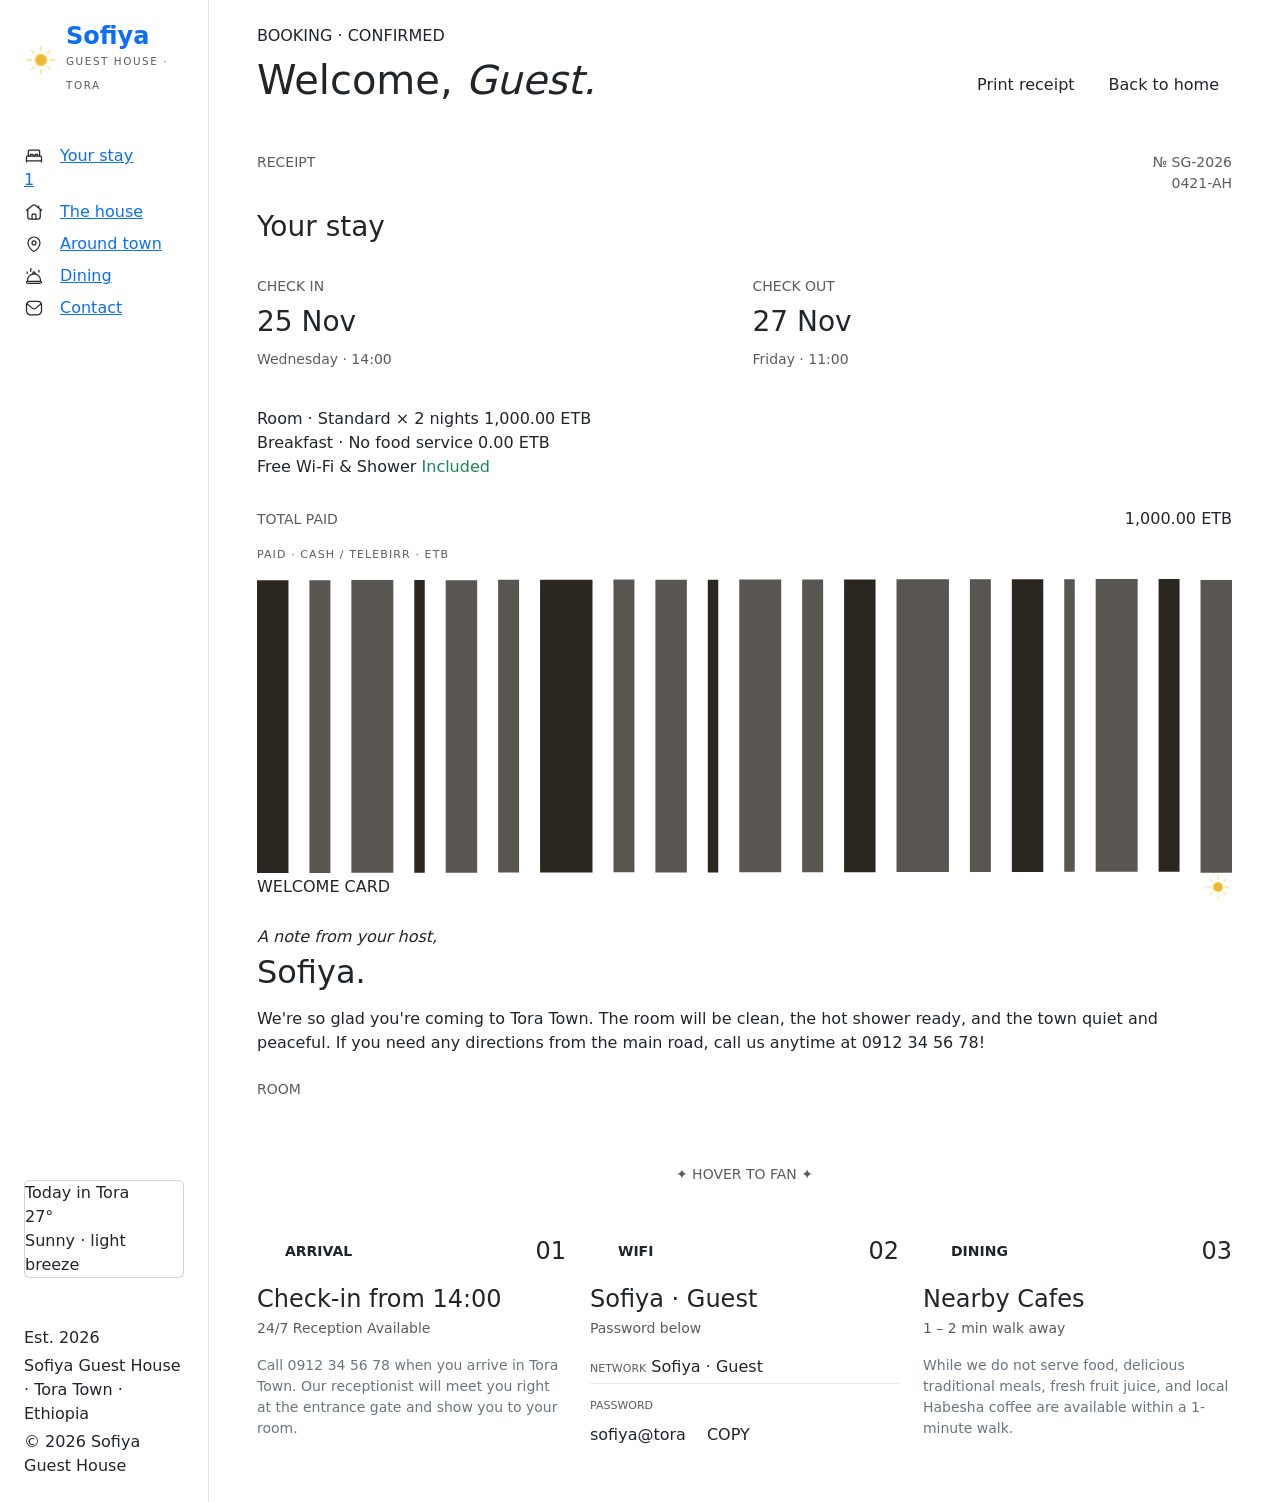
==== confirmation.html @ bda65d14 "Add sofiya_guest_house project files" ====
<!DOCTYPE html>
<html lang="en">
<head>
  <meta charset="UTF-8">
  <meta name="viewport" content="width=device-width, initial-scale=1.0">

  <link rel="icon" type="image/png" sizes="32x32" href="./assets/images/favicon-32x32.png">
  <title>Sofiya Guest House | Booking Confirmation</title>

  <!-- Google Fonts: Fraunces, DM Sans, DM Mono -->
  <link rel="preconnect" href="https://fonts.googleapis.com">
  <link rel="preconnect" href="https://fonts.gstatic.com" crossorigin>
  <link href="https://fonts.googleapis.com/css2?family=DM+Mono:wght@400;500&family=DM+Sans:ital,opsz,wght@0,9..40,400..700;1,9..40,400..700&family=Fraunces:ital,opsz,wght@0,9..144,400;0,9..144,600;1,9..144,400;1,9..144,600&display=swap" rel="stylesheet">

  <!-- Bootstrap 5 CSS CDN -->
  <link href="https://cdn.jsdelivr.net/npm/bootstrap@5.3.3/dist/css/bootstrap.min.css" rel="stylesheet">

  <!-- Exact Confirmation Stylesheet (Matching Maison Soleil Design System) -->
  <link rel="stylesheet" href="confirmation-style.css">
</head>
<body>

  <!-- ==========================================
       APP LAYOUT WRAPPER (Sidebar + Main Content)
       ========================================== -->
  <div class="app-layout d-flex min-vh-100">

    <!-- ==========================================
         1. DESKTOP PERMANENT SIDEBAR (Visible on Desktop >= 992px)
         ========================================== -->
    <aside class="desktop-sidebar d-none d-lg-flex flex-column justify-content-between p-4 border-end">
      <!-- Top Group: Logo & Nav Links -->
      <div>
        <!-- Brand Logo -->
        <a href="index.html" class="d-inline-flex align-items-center gap-2 text-decoration-none mb-5">
          <img src="./assets/images/icon-sun.svg" alt="Sun" width="34" height="34">
          <div>
            <span class="font-serif fw-bold fs-4 text-terracotta d-block lh-1">Sofiya</span>
            <small class="font-mono text-uppercase text-muted" style="font-size: 0.65rem; letter-spacing: 0.15em;">Guest House · Tora</small>
          </div>
        </a>

        <!-- Guest Navigation Links -->
        <nav class="d-flex flex-column gap-2">
          <a href="#" class="nav-menu-link active">
            <div class="d-flex align-items-center gap-3">
              <img src="./assets/images/icon-bed.svg" alt="Bed" width="20" height="20">
              <span>Your stay</span>
            </div>
            <span class="nav-badge-notification">1</span>
          </a>

          <a href="index.html#about" class="nav-menu-link">
            <div class="d-flex align-items-center gap-3">
              <img src="./assets/images/icon-house.svg" alt="House" width="20" height="20">
              <span>The house</span>
            </div>
          </a>

          <a href="index.html#contact" class="nav-menu-link">
            <div class="d-flex align-items-center gap-3">
              <img src="./assets/images/icon-pin.svg" alt="Pin" width="20" height="20">
              <span>Around town</span>
            </div>
          </a>

          <a href="index.html#amenities" class="nav-menu-link">
            <div class="d-flex align-items-center gap-3">
              <img src="./assets/images/icon-breakfast-outline.svg" alt="Dining" width="20" height="20">
              <span>Dining</span>
            </div>
          </a>

          <a href="tel:+251912345678" class="nav-menu-link">
            <div class="d-flex align-items-center gap-3">
              <img src="./assets/images/icon-mail.svg" alt="Messages" width="20" height="20">
              <span>Contact</span>
            </div>
          </a>
        </nav>
      </div>

      <!-- Bottom Group: Weather Card & Footer -->
      <div class="d-flex flex-column gap-4 pt-4">
        <!-- Weather Card: Today in Tora -->
        <div class="card card-weather">
          <div class="weather-location-label">Today in Tora</div>
          <div class="weather-temp">27°</div>
          <div class="weather-desc">Sunny · light breeze</div>
          <!-- Golden Glowing Sun Sphere -->
          <div class="weather-sun-sphere"></div>
        </div>

        <!-- Dotted Divider -->
        <div class="menu-divider-dotted"></div>

        <!-- Hotel Location & Copyright -->
        <div class="menu-footer-text">
          <div class="mb-1">Est. 2026</div>
          <div class="mb-1">Sofiya Guest House · Tora Town · Ethiopia</div>
          <div>© 2026 Sofiya Guest House</div>
        </div>
      </div>
    </aside>

    <!-- ==========================================
         2. MAIN CONTENT WRAPPER
         ========================================== -->
    <div class="main-content-wrapper flex-grow-1 overflow-x-hidden">

      <!-- Mobile Header (Visible ONLY on Mobile < 992px) -->
      <header class="mobile-header d-flex d-lg-none justify-content-between align-items-center px-3 px-sm-4 py-3">
        <a href="index.html" class="d-inline-flex align-items-center gap-2 text-decoration-none">
          <img src="./assets/images/icon-sun.svg" alt="Sun" width="28" height="28">
          <div>
            <span class="font-serif fw-bold fs-5 text-terracotta d-block lh-1">Sofiya</span>
            <small class="font-mono text-uppercase text-muted" style="font-size: 0.6rem; letter-spacing: 0.1em;">Guest House</small>
          </div>
        </a>
        <button class="btn btn-menu-toggle" type="button" data-bs-toggle="offcanvas" data-bs-target="#mobileMenu" aria-controls="mobileMenu" aria-label="Open menu">
          <img src="./assets/images/icon-menu.svg" alt="Menu" width="20" height="20">
        </button>
      </header>

      <!-- Mobile Offcanvas Drawer Menu -->
      <div class="offcanvas offcanvas-start offcanvas-mobile-menu d-lg-none" tabindex="-1" id="mobileMenu" aria-labelledby="mobileMenuLabel">
        <div class="offcanvas-header d-flex justify-content-between align-items-center px-4 py-3 border-bottom border-light-subtle">
          <a href="index.html" class="d-inline-flex align-items-center gap-2 text-decoration-none">
            <img src="./assets/images/icon-sun.svg" alt="Sun" width="28" height="28">
            <div>
              <span class="font-serif fw-bold fs-5 text-terracotta d-block lh-1">Sofiya</span>
              <small class="font-mono text-uppercase text-muted" style="font-size: 0.6rem; letter-spacing: 0.1em;">Guest House</small>
            </div>
          </a>
          <button type="button" class="btn btn-menu-toggle" data-bs-dismiss="offcanvas" aria-label="Close menu">
            <img src="./assets/images/icon-close.svg" alt="Close menu" width="20" height="20">
          </button>
        </div>
        <div class="offcanvas-body d-flex flex-column justify-content-between px-4 py-4">
          <nav class="d-flex flex-column gap-2 mb-4">
            <a href="#" class="nav-menu-link active">
              <div class="d-flex align-items-center gap-3">
                <img src="./assets/images/icon-bed.svg" alt="Bed" width="20" height="20">
                <span>Your stay</span>
              </div>
              <span class="nav-badge-notification">1</span>
            </a>
            <a href="index.html#about" class="nav-menu-link">
              <div class="d-flex align-items-center gap-3">
                <img src="./assets/images/icon-house.svg" alt="House" width="20" height="20">
                <span>The house</span>
              </div>
            </a>
            <a href="index.html#contact" class="nav-menu-link">
              <div class="d-flex align-items-center gap-3">
                <img src="./assets/images/icon-pin.svg" alt="Pin" width="20" height="20">
                <span>Around town</span>
              </div>
            </a>
            <a href="index.html#amenities" class="nav-menu-link">
              <div class="d-flex align-items-center gap-3">
                <img src="./assets/images/icon-breakfast-outline.svg" alt="Dining" width="20" height="20">
                <span>Dining</span>
              </div>
            </a>
            <a href="tel:+251912345678" class="nav-menu-link">
              <div class="d-flex align-items-center gap-3">
                <img src="./assets/images/icon-mail.svg" alt="Messages" width="20" height="20">
                <span>Contact</span>
              </div>
            </a>
          </nav>
          <div class="d-flex flex-column gap-4">
            <div class="card card-weather">
              <div class="weather-location-label">Today in Tora</div>
              <div class="weather-temp">27°</div>
              <div class="weather-desc">Sunny · light breeze</div>
              <div class="weather-sun-sphere"></div>
            </div>
            <div class="menu-divider-dotted"></div>
            <div class="menu-footer-text">
              <div class="mb-1">Est. 2026</div>
              <div class="mb-1">Sofiya Guest House · Tora Town · Ethiopia</div>
              <div>© 2026 Sofiya Guest House</div>
            </div>
          </div>
        </div>
      </div>

      <!-- Main Content Body -->
      <main class="main-container px-3 px-sm-4 px-lg-5 py-3 py-lg-4">

        <!-- 1. Header Row (Title on Left, Action Buttons on Right) -->
        <div class="d-flex flex-column flex-lg-row justify-content-between align-items-lg-end mb-4 mb-lg-5 gap-3">
          <div>
            <p class="font-mono text-uppercase tracking-wider mb-2">Booking · Confirmed</p>
            <h1 class="booking-title font-serif mb-0">
              Welcome, <span class="fst-italic text-terracotta" id="confGuestGreeting">Lucia.</span>
            </h1>
          </div>
          <div class="d-flex gap-2">
            <button type="button" class="btn btn-hotel-outline flex-fill flex-sm-grow-0" onclick="window.print()">
              Print receipt
            </button>
            <a href="index.html" class="btn btn-hotel-dark flex-fill flex-sm-grow-0 text-decoration-none d-inline-flex align-items-center justify-content-center">
              Back to home
            </a>
          </div>
        </div>

        <!-- 2. Cards Section (Fanned / Overlapping on Desktop!) -->
        <div class="cards-display-area mb-5">
          <div class="cards-fanned-wrapper">

            <!-- Card 1: Receipt Card (On Desktop: Left side, tilted -3deg) -->
            <div class="card card-receipt border-0">
              <!-- Top Row: Receipt Label & Serial Number -->
              <div class="d-flex justify-content-between align-items-start mb-3">
                <span class="font-mono text-uppercase tracking-wider small text-muted">Receipt</span>
                <div class="text-end font-mono small text-muted">
                  <div id="confRefNumber">№ SG-2026</div>
                  <div>0421-AH</div>
                </div>
              </div>

              <!-- Receipt Heading -->
              <h3 class="receipt-title font-serif mb-3">Your stay</h3>

              <!-- Dashed Divider -->
              <div class="receipt-divider-dashed mb-3"></div>

              <!-- Check in & Check out Grid -->
              <div class="row g-3 mb-3">
                <!-- Check In -->
                <div class="col-6">
                  <span class="font-mono text-uppercase tracking-wider small text-muted d-block mb-1">Check in</span>
                  <p class="font-serif fs-3 fw-normal mb-1" id="confCheckIn">25 Nov</p>
                  <span class="small text-muted font-sans" id="confCheckInDay">Wednesday · 14:00</span>
                </div>
                <!-- Check Out -->
                <div class="col-6">
                  <span class="font-mono text-uppercase tracking-wider small text-muted d-block mb-1">Check out</span>
                  <p class="font-serif fs-3 fw-normal mb-1" id="confCheckOut">27 Nov</p>
                  <span class="small text-muted font-sans" id="confCheckOutDay">Friday · 11:00</span>
                </div>
              </div>

              <!-- Dashed Divider -->
              <div class="receipt-divider-dashed mb-3"></div>

              <!-- Price Breakdown List -->
              <div class="py-1 mb-2">
                <div class="receipt-item-row">
                  <span class="receipt-item-label">Room · Standard × <span id="confNights">2</span> nights</span>
                  <span class="receipt-item-price" id="confRoomSubtotal">1,000.00 ETB</span>
                </div>
                <div class="receipt-item-row">
                  <span class="receipt-item-label">Breakfast · No food service</span>
                  <span class="receipt-item-price">0.00 ETB</span>
                </div>
                <div class="receipt-item-row">
                  <span class="receipt-item-label">Free Wi-Fi & Shower</span>
                  <span class="receipt-item-price text-success">Included</span>
                </div>
              </div>

              <!-- Solid Divider -->
              <div class="receipt-divider-solid mb-3"></div>

              <!-- Total Paid Row -->
              <div class="d-flex justify-content-between align-items-baseline mb-3">
                <span class="font-mono text-uppercase tracking-wider small text-muted">Total Paid</span>
                <span class="receipt-total-price" id="confTotal">1,000.00 ETB</span>
              </div>

              <!-- Payment Method & Currency -->
              <div class="font-mono text-uppercase text-muted" style="font-size: 0.6875rem; letter-spacing: 0.1em; margin-bottom: 0.75rem;">
                Paid · Cash / Telebirr · ETB
              </div>

              <!-- Barcode Image -->
              <div class="receipt-barcode-wrapper pt-1">
                <img src="./assets/images/icon-barcode.svg" alt="Barcode" class="w-100 receipt-barcode-img">
              </div>
            </div>

            <!-- Card 2: Welcome / Host Note Card (On Desktop: Right side, tilted 3deg) -->
            <div class="card card-welcome border-0">
              <div>
                <!-- Top Dashed Perforated Line -->
                <div class="welcome-card-perforation"></div>

                <!-- Welcome Badge & Glowing Sun Icon -->
                <div class="d-flex justify-content-between align-items-center mb-4">
                  <span class="welcome-badge-text text-uppercase font-mono">Welcome card</span>
                  <img src="./assets/images/icon-sun.svg" alt="Sun" width="28" height="28" class="welcome-sun-icon">
                </div>

                <!-- Host Note Heading -->
                <p class="welcome-subtitle font-serif fst-italic mb-1">A note from your host,</p>
                <h2 class="welcome-title font-serif mb-3">Sofiya.</h2>

                <!-- Host Message -->
                <p class="welcome-text mb-0">
                  We're so glad you're coming to Tora Town. The room will be clean, the hot shower ready, and the town quiet and peaceful. If you need any directions from the main road, call us anytime at 0912 34 56 78!
                </p>
              </div>

              <!-- Bottom Room Name -->
              <div class="pt-4">
                <span class="font-mono text-uppercase tracking-wider small opacity-75 d-block mb-1">Room</span>
                <p class="font-serif fs-4 mb-0 text-white">Standard Room</p>
              </div>
            </div>

          </div>

          <!-- Hover to Fan Hint (Visible on Desktop) -->
          <div class="text-center font-mono text-muted small mt-4 tracking-wider d-none d-lg-block hover-fan-hint">
            ✦ HOVER TO FAN ✦
          </div>
        </div>

        <!-- 3. Guest Info Row (Arrival, Wifi, Breakfast) -->
        <section class="guest-info-section mb-4">
          <div class="row g-3 g-lg-4">
            <!-- 01 ARRIVAL CARD -->
            <div class="col-12 col-lg-4">
              <div class="card card-info border-0">
                <div>
                  <div class="d-flex justify-content-between align-items-center mb-3">
                    <div class="d-flex align-items-center gap-2">
                      <div class="info-badge badge-terracotta">
                        <img src="./assets/images/icon-key.svg" alt="Key" width="20" height="20">
                      </div>
                      <span class="font-mono text-uppercase tracking-wider small fw-semibold text-terracotta">Arrival</span>
                    </div>
                    <span class="font-serif fs-4 fw-normal text-terracotta">01</span>
                  </div>
                  <h3 class="font-serif fs-4 mb-1">Check-in from 14:00</h3>
                  <p class="small text-muted mb-3">24/7 Reception Available</p>
                </div>
                <p class="small text-secondary mb-0 line-height-relaxed">
                  Call 0912 34 56 78 when you arrive in Tora Town. Our receptionist will meet you right at the entrance gate and show you to your room.
                </p>
              </div>
            </div>

            <!-- 02 WIFI CARD -->
            <div class="col-12 col-lg-4">
              <div class="card card-info border-0">
                <div>
                  <div class="d-flex justify-content-between align-items-center mb-3">
                    <div class="d-flex align-items-center gap-2">
                      <div class="info-badge badge-blue">
                        <img src="./assets/images/icon-wifi.svg" alt="Wifi" width="20" height="20">
                      </div>
                      <span class="font-mono text-uppercase tracking-wider small fw-semibold text-blue">Wifi</span>
                    </div>
                    <span class="font-serif fs-4 fw-normal text-blue">02</span>
                  </div>
                  <h3 class="font-serif fs-4 mb-1">Sofiya · Guest</h3>
                  <p class="small text-muted mb-3">Password below</p>
                </div>
                <div class="wifi-box">
                  <div class="wifi-row border-bottom border-light-subtle pb-1 mb-1">
                    <span class="font-mono text-uppercase text-muted" style="font-size: 0.6875rem;">Network</span>
                    <span class="font-mono text-dark fw-medium">Sofiya · Guest</span>
                  </div>
                  <div class="wifi-row pt-1">
                    <span class="font-mono text-uppercase text-muted" style="font-size: 0.6875rem;">Password</span>
                    <div class="d-flex align-items-center gap-2">
                      <span class="font-mono fw-medium" id="wifi-password">sofiya@tora</span>
                      <button type="button" class="btn btn-copy-wifi text-uppercase" id="copy-btn" onclick="copyWifiPassword()">Copy</button>
                    </div>
                  </div>
                </div>
              </div>
            </div>

            <!-- 03 DINING / FOOD CARD -->
            <div class="col-12 col-lg-4">
              <div class="card card-info border-0">
                <div>
                  <div class="d-flex justify-content-between align-items-center mb-3">
                    <div class="d-flex align-items-center gap-2">
                      <div class="info-badge badge-rose">
                        <img src="./assets/images/icon-breakfast.svg" alt="Dining" width="20" height="20">
                      </div>
                      <span class="font-mono text-uppercase tracking-wider small fw-semibold text-rose">Dining</span>
                    </div>
                    <span class="font-serif fs-4 fw-normal text-rose">03</span>
                  </div>
                  <h3 class="font-serif fs-4 mb-1">Nearby Cafes</h3>
                  <p class="small text-muted mb-3">1 – 2 min walk away</p>
                </div>
                <p class="small text-secondary mb-0 line-height-relaxed">
                  While we do not serve food, delicious traditional meals, fresh fruit juice, and local Habesha coffee are available within a 1-minute walk.
                </p>
              </div>
            </div>
          </div>
        </section>

      </main>
    </div>
  </div>

  <!-- Bootstrap 5 JS Bundle -->
  <script src="https://cdn.jsdelivr.net/npm/bootstrap@5.3.3/dist/js/bootstrap.bundle.min.js"></script>

  <!-- Interactive JavaScript for Data Binding & Wi-Fi Copy -->
  <script>
    // Copy Wi-Fi Password
    function copyWifiPassword() {
      const password = document.getElementById('wifi-password').innerText.trim();
      navigator.clipboard.writeText(password).then(() => {
        const btn = document.getElementById('copy-btn');
        btn.innerText = 'COPIED!';
        btn.style.backgroundColor = '#d1e7dd';
        btn.style.borderColor = '#badbcc';
        btn.style.color = '#0f5132';

        setTimeout(() => {
          btn.innerText = 'COPY';
          btn.style.backgroundColor = '';
          btn.style.borderColor = '';
          btn.style.color = '';
        }, 2000);
      }).catch(err => {
        console.error('Copy failed: ', err);
      });
    }

    // Populate Dynamic Booking Data from sessionStorage
    document.addEventListener('DOMContentLoaded', () => {
      const rawData = sessionStorage.getItem('sofiya_booking');
      let data = null;

      if (rawData) {
        try {
          data = JSON.parse(rawData);
        } catch (e) {
          console.error('Error reading booking data:', e);
        }
      }

      // Default fallback if opened directly
      if (!data) {
        data = {
          refNumber: 'SG-2026',
          guestName: 'Guest',
          checkIn: '2026-11-25',
          checkOut: '2026-11-27',
          nights: 2,
          totalAmount: 1000
        };
      }

      // Format Date Helper
      const months = ['Jan', 'Feb', 'Mar', 'Apr', 'May', 'Jun', 'Jul', 'Aug', 'Sep', 'Oct', 'Nov', 'Dec'];
      const days = ['Sunday', 'Monday', 'Tuesday', 'Wednesday', 'Thursday', 'Friday', 'Saturday'];

      function formatShort(dateStr) {
        if (!dateStr) return '25 Nov';
        const d = new Date(dateStr);
        if (isNaN(d.getTime())) return dateStr;
        return `${d.getDate()} ${months[d.getMonth()]}`;
      }

      function formatDayTime(dateStr, timeStr) {
        if (!dateStr) return `Saturday · ${timeStr}`;
        const d = new Date(dateStr);
        if (isNaN(d.getTime())) return `Saturday · ${timeStr}`;
        return `${days[d.getDay()]} · ${timeStr}`;
      }

      // Populate Elements
      if (data.guestName) {
        document.getElementById('confGuestGreeting').textContent = `${data.guestName}.`;
      }
      if (data.refNumber) {
        document.getElementById('confRefNumber').textContent = `№ ${data.refNumber}`;
      }
      if (data.checkIn) {
        document.getElementById('confCheckIn').textContent = formatShort(data.checkIn);
        document.getElementById('confCheckInDay').textContent = formatDayTime(data.checkIn, '14:00');
      }
      if (data.checkOut) {
        document.getElementById('confCheckOut').textContent = formatShort(data.checkOut);
        document.getElementById('confCheckOutDay').textContent = formatDayTime(data.checkOut, '11:00');
      }
      if (data.nights) {
        document.getElementById('confNights').textContent = data.nights;
      }
      if (data.totalAmount) {
        const formattedTotal = Number(data.totalAmount).toLocaleString('en-US', { minimumFractionDigits: 2 });
        document.getElementById('confRoomSubtotal').textContent = `${formattedTotal} ETB`;
        document.getElementById('confTotal').textContent = `${formattedTotal} ETB`;
      }
    });
  </script>
</body>
</html>
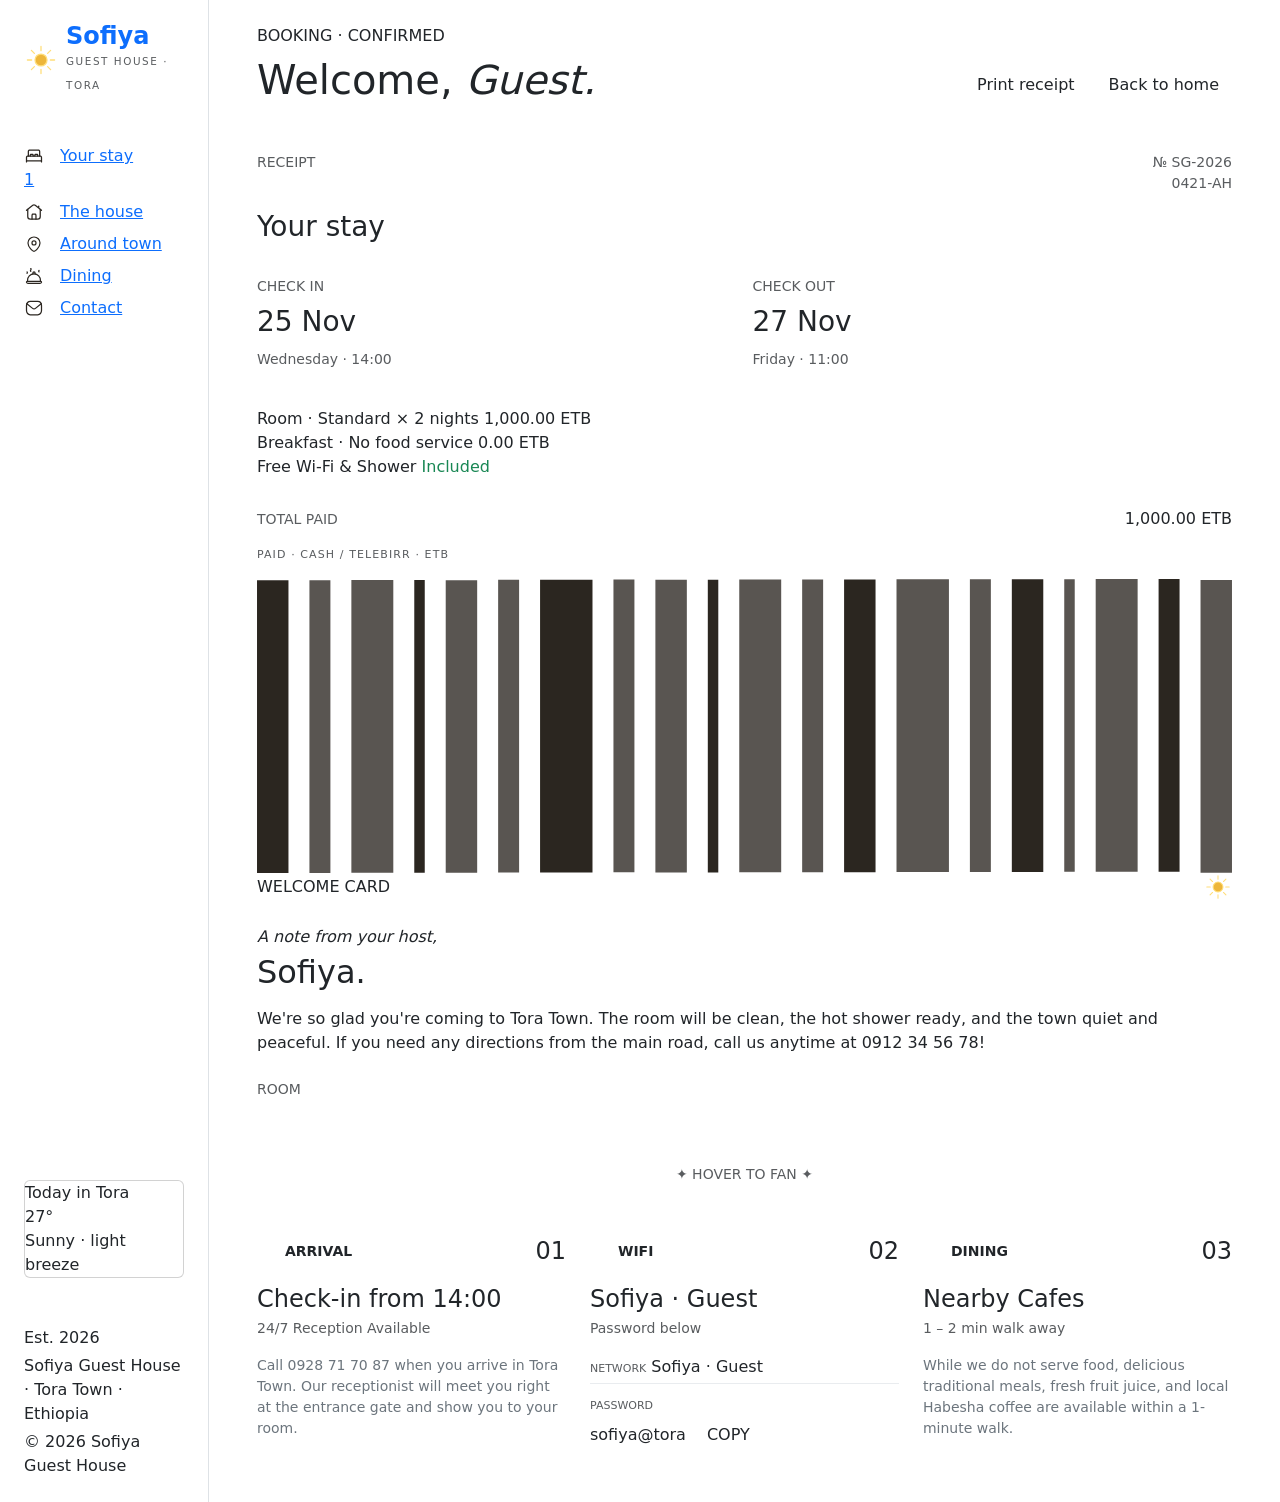
==== commit eb8655d4: "i make changes on phone numbers" ====
--- a/confirmation.html
+++ b/confirmation.html
@@ -341,7 +341,7 @@
                   <p class="small text-muted mb-3">24/7 Reception Available</p>
                 </div>
                 <p class="small text-secondary mb-0 line-height-relaxed">
-                  Call 0912 34 56 78 when you arrive in Tora Town. Our receptionist will meet you right at the entrance gate and show you to your room.
+                  Call 0928 71 70 87 when you arrive in Tora Town. Our receptionist will meet you right at the entrance gate and show you to your room.
                 </p>
               </div>
             </div>
